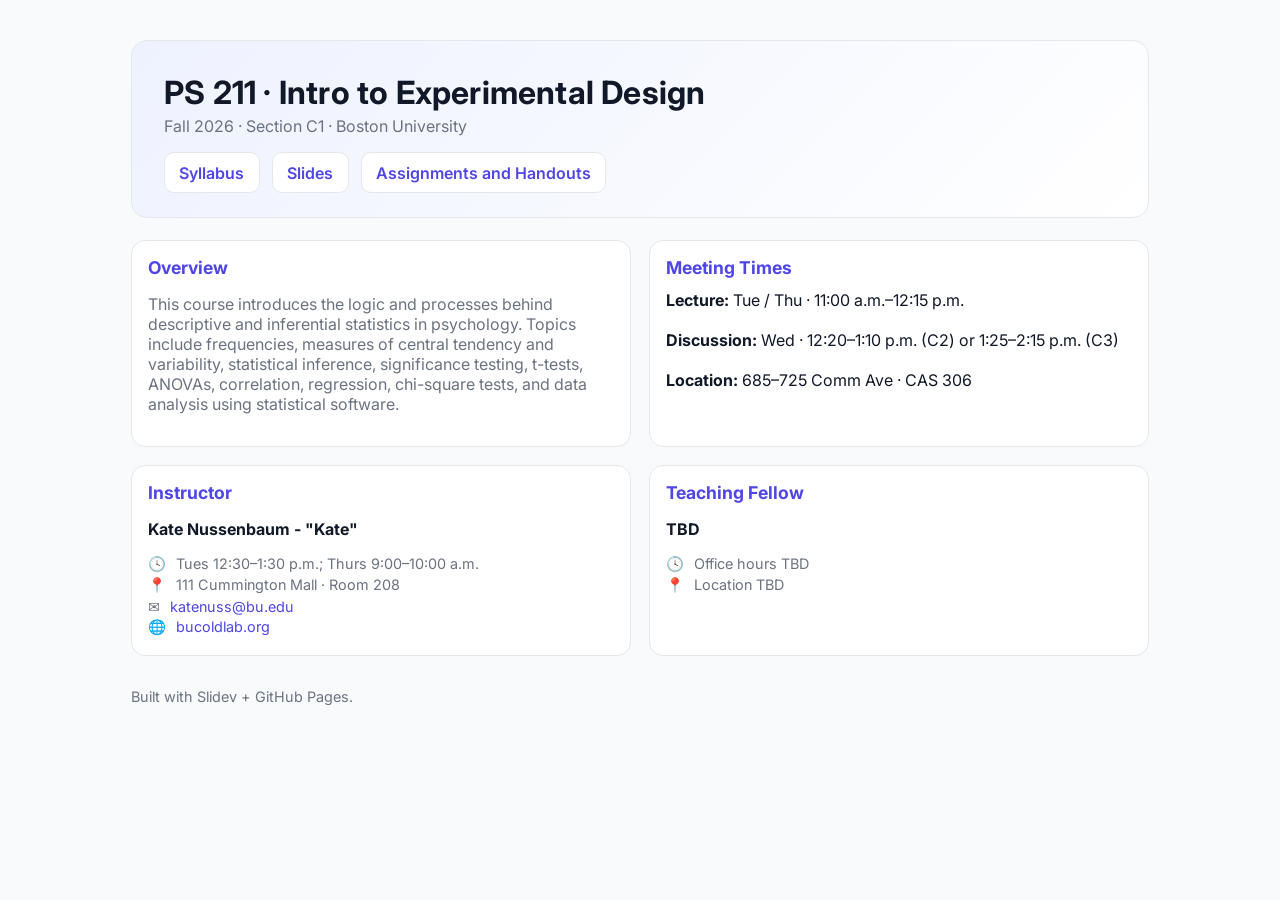
==== public/index.html @ 12ad6ed6 "Fall 2026 site: publish lecture 1" ====
<!doctype html>
<meta charset="utf-8">
<meta name="viewport" content="width=device-width,initial-scale=1">
<title>PS 211 · Intro to Experimental Design (Fall 2026)</title>
<link rel="preconnect" href="https://fonts.googleapis.com"><link rel="preconnect" href="https://fonts.gstatic.com" crossorigin>
<link href="https://fonts.googleapis.com/css2?family=Inter:wght@400;600;700&display=swap" rel="stylesheet">
<style>
  :root{--indigo:#4f46e5;--text:#111827;--muted:#6b7280;--bg:#f8fafc;--card:#ffffff;--ring:#e5e7eb}
  *{box-sizing:border-box} body{margin:0;font-family:Inter,system-ui,Segoe UI,Arial,sans-serif;color:var(--text);background:var(--bg)}
  .wrap{max-width:1050px;margin:2.5rem auto;padding:0 1rem}
  .hero{background:linear-gradient(135deg,#eef2ff,#ffffff);border:1px solid var(--ring);border-radius:16px;padding:2rem 2rem 1.5rem}
  .hero h1{margin:0 0 .25rem;font-size:2rem;letter-spacing:.2px}
  .hero p{margin:.2rem 0;color:var(--muted)}
  .cta{display:flex;gap:.75rem;flex-wrap:wrap;margin-top:1rem}
  .btn{display:inline-flex;align-items:center;gap:.5rem;padding:.6rem .9rem;border-radius:10px;text-decoration:none;font-weight:600;border:1px solid var(--ring);background:#fff}
  .btn.primary{background:var(--indigo);color:#fff;border-color:transparent}
  .grid{display:grid;grid-template-columns:repeat(3,minmax(0,1fr));gap:16px;margin-top:22px}
  @media (max-width:900px){.grid{grid-template-columns:1fr}}
  .card{background:var(--card);border:1px solid var(--ring);border-radius:14px;padding:16px}
  .card h3{margin:.2rem 0 .5rem;font-size:1.05rem}
  .list{padding:0;margin:.6rem 0 0;list-style:none}
  .list li{margin:.25rem 0}
  .list a{text-decoration:none;color:var(--indigo)}
  .muted{color:var(--muted)}
  .pill{display:inline-block;font-size:.8rem;color:#fff;background:var(--indigo);padding:.15rem .5rem;border-radius:999px}
  .foot{margin:2rem 0 1rem;color:var(--muted);font-size:.9rem}


.card h3 {
  margin-top: 0;
  font-size: 1.1rem;
  color: var(--indigo);
}

.small {
  font-size: 0.9rem;
  color: var(--muted);
  margin: 0.2rem 0;
}

.emoji {
  margin-right: 0.4rem;
}

.meeting-list li {
  margin-bottom: 0.9rem;
  line-height: 1.6;
}

a {
  color: var(--indigo);
  text-decoration: none;
}

a:hover {
  text-decoration: underline;
}

/* optional: slightly larger grid gap for four cards */
.grid {
  display: grid;
  grid-template-columns: repeat(2, minmax(0, 1fr));
  gap: 18px;
}

@media (max-width: 900px) {
  .grid {
    grid-template-columns: 1fr;
  }
}
</style>

<div class="wrap">
  <div class="hero">
    <h1>PS 211 · Intro to Experimental Design</h1>
    <p>Fall 2026 · Section C1 · Boston University</p>
    <div class="cta">
      <a class="btn" href="syllabus.html"> Syllabus</a>
      <a class="btn" href="slides/"> Slides</a>
      <a class="btn" href="assignments.html"> Assignments and Handouts</a>
    </div>
  </div>


<div class="grid">
  <!-- Overview -->
  <div class="card">
    <h3>Overview</h3>
    <p class="muted">
      This course introduces the logic and processes behind descriptive and inferential
      statistics in psychology. Topics include frequencies, measures of central tendency
      and variability, statistical inference, significance testing, t-tests, ANOVAs,
      correlation, regression, chi-square tests, and data analysis using statistical software.
    </p>
  </div>

    <!-- Meeting Times -->
  <div class="card">
    <h3>Meeting Times</h3>
    <ul class="list meeting-list">
      <li>
        <strong>Lecture:</strong> Tue / Thu · 11:00 a.m.–12:15 p.m.
      </li>
      <li>
        <strong>Discussion:</strong> Wed · 12:20–1:10 p.m. (C2) or 1:25–2:15 p.m. (C3)
      </li>
      <li>
        <strong>Location:</strong> 685–725 Comm Ave · CAS 306
      </li>
    </ul>
  </div>

  <!-- Instructor -->
  <div class="card">
    <h3>Instructor</h3>
    <p><strong>Kate Nussenbaum - "Kate" </strong></p>
    <p class="small"><span class="emoji">🕓</span> Tues 12:30–1:30 p.m.; Thurs 9:00–10:00 a.m.</p>
    <p class="small"><span class="emoji">📍</span> 111 Cummington Mall · Room 208</p>
    <p class="small"><span class="emoji">✉️</span> <a href="mailto:katenuss@bu.edu">katenuss@bu.edu</a></p>
    <p class="small"><span class="emoji">🌐</span> <a href="https://bucoldlab.org" target="_blank">bucoldlab.org</a></p>
  </div>

  <!-- Teaching Fellow -->
  <div class="card">
    <h3>Teaching Fellow</h3>
    <p><strong>TBD</strong></p>
    <p class="small"><span class="emoji">🕓</span> Office hours TBD</p>
    <p class="small"><span class="emoji">📍</span> Location TBD</p>
  </div>


</div>

  <p class="foot">Built with Slidev + GitHub Pages.</p>
</div>
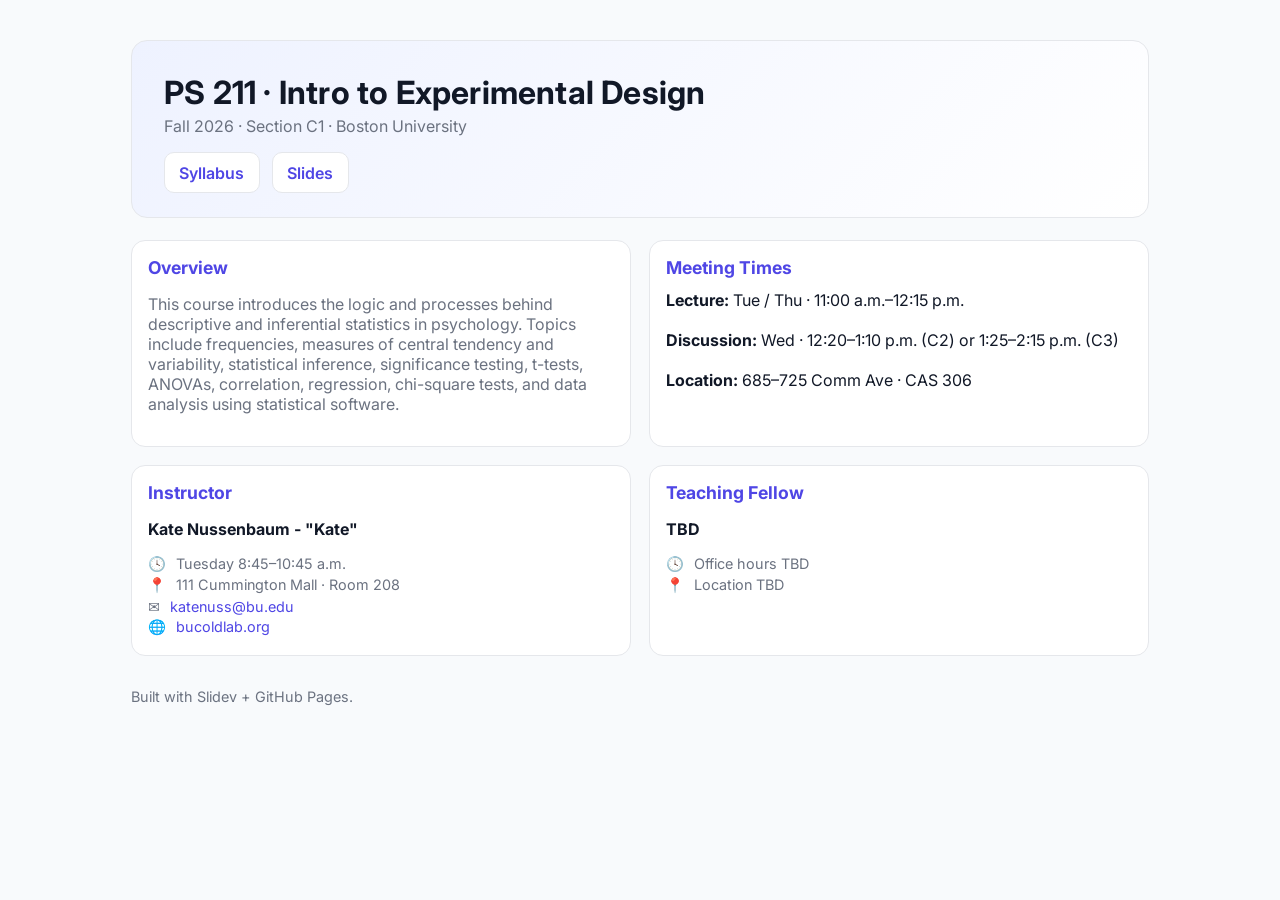
==== commit ad2c4c56: "syllabus changes" ====
--- a/public/index.html
+++ b/public/index.html
@@ -77,7 +77,6 @@
     <div class="cta">
       <a class="btn" href="syllabus.html"> Syllabus</a>
       <a class="btn" href="slides/"> Slides</a>
-      <a class="btn" href="assignments.html"> Assignments and Handouts</a>
     </div>
   </div>
 
@@ -114,7 +113,7 @@
   <div class="card">
     <h3>Instructor</h3>
     <p><strong>Kate Nussenbaum - "Kate" </strong></p>
-    <p class="small"><span class="emoji">🕓</span> Tues 12:30–1:30 p.m.; Thurs 9:00–10:00 a.m.</p>
+    <p class="small"><span class="emoji">🕓</span> Tuesday 8:45–10:45 a.m.</p>
     <p class="small"><span class="emoji">📍</span> 111 Cummington Mall · Room 208</p>
     <p class="small"><span class="emoji">✉️</span> <a href="mailto:katenuss@bu.edu">katenuss@bu.edu</a></p>
     <p class="small"><span class="emoji">🌐</span> <a href="https://bucoldlab.org" target="_blank">bucoldlab.org</a></p>
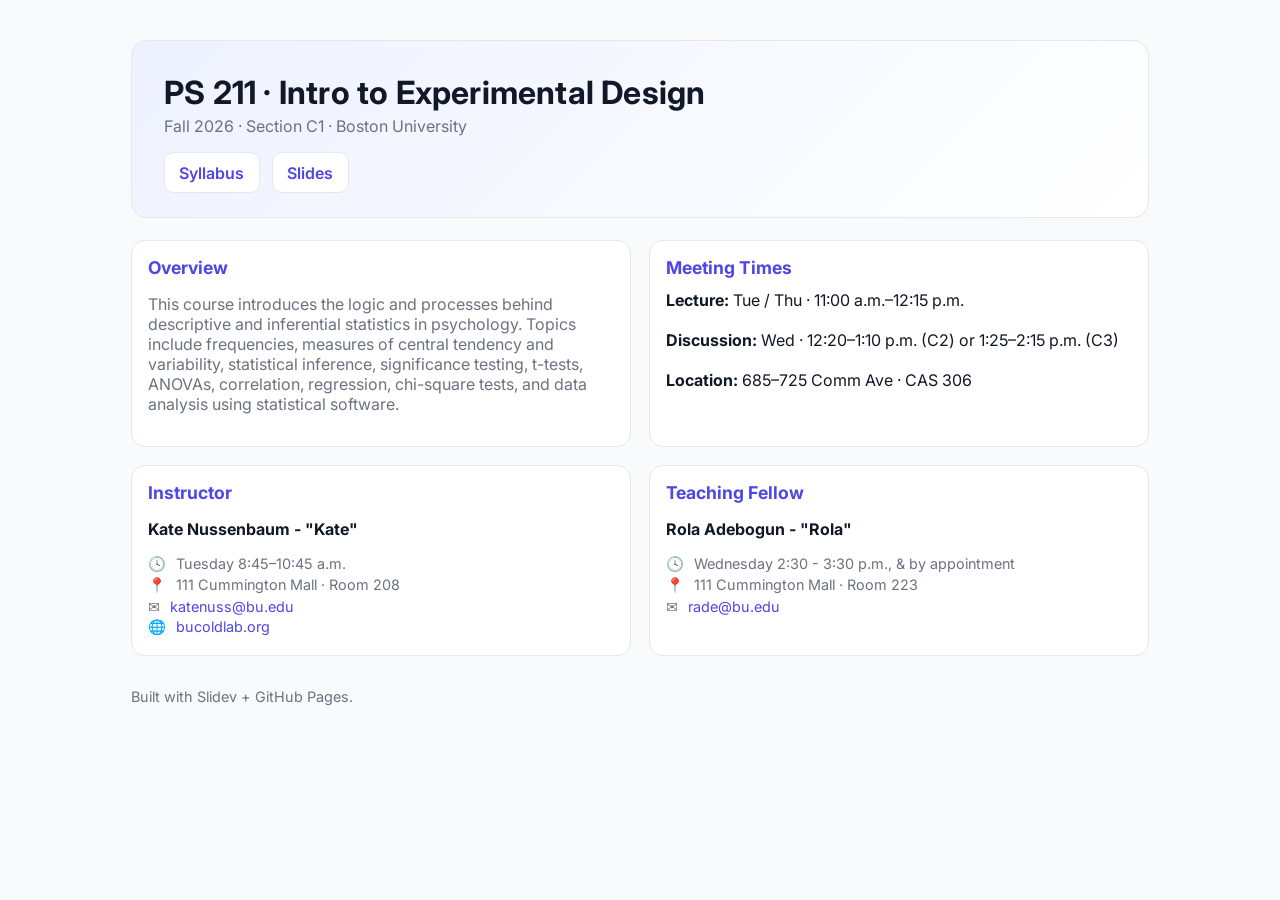
==== commit d3be1ced: "TA info" ====
--- a/public/index.html
+++ b/public/index.html
@@ -122,9 +122,10 @@
   <!-- Teaching Fellow -->
   <div class="card">
     <h3>Teaching Fellow</h3>
-    <p><strong>TBD</strong></p>
-    <p class="small"><span class="emoji">🕓</span> Office hours TBD</p>
-    <p class="small"><span class="emoji">📍</span> Location TBD</p>
+    <p><strong>Rola Adebogun - "Rola" </strong></p>
+    <p class="small"><span class="emoji">🕓</span> Wednesday 2:30 - 3:30 p.m., & by appointment</p>
+    <p class="small"><span class="emoji">📍</span> 111 Cummington Mall · Room 223</p>
+    <p class="small"><span class="emoji">✉️</span> <a href="mailto:rade@bu.edu">rade@bu.edu</a></p>
   </div>
 
 
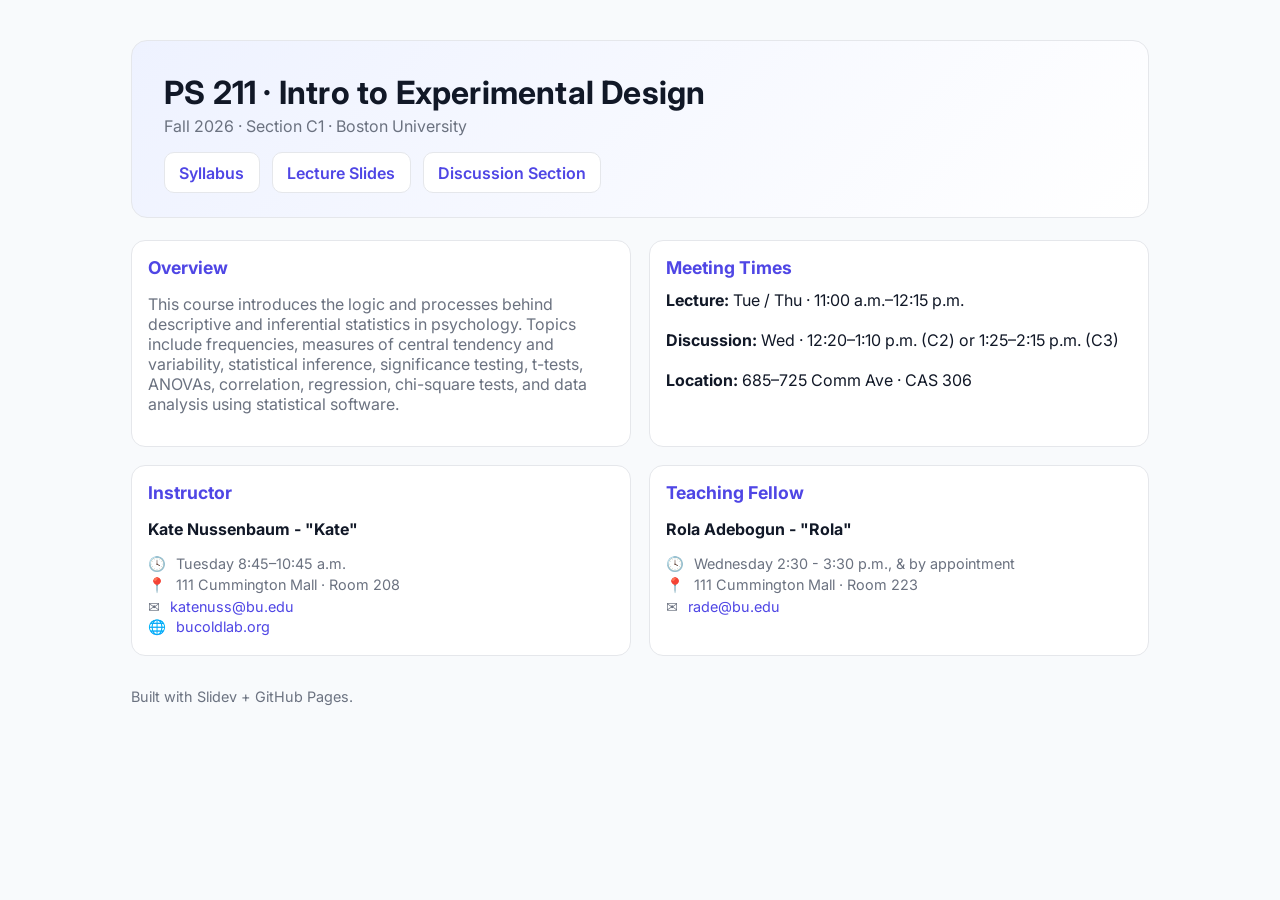
==== commit 657c06f9: "discussion section page" ====
--- a/public/index.html
+++ b/public/index.html
@@ -76,7 +76,8 @@
     <p>Fall 2026 · Section C1 · Boston University</p>
     <div class="cta">
       <a class="btn" href="syllabus.html"> Syllabus</a>
-      <a class="btn" href="slides/"> Slides</a>
+      <a class="btn" href="slides/"> Lecture Slides</a>
+      <a class="btn" href="discussion/"> Discussion Section</a>
     </div>
   </div>
 
